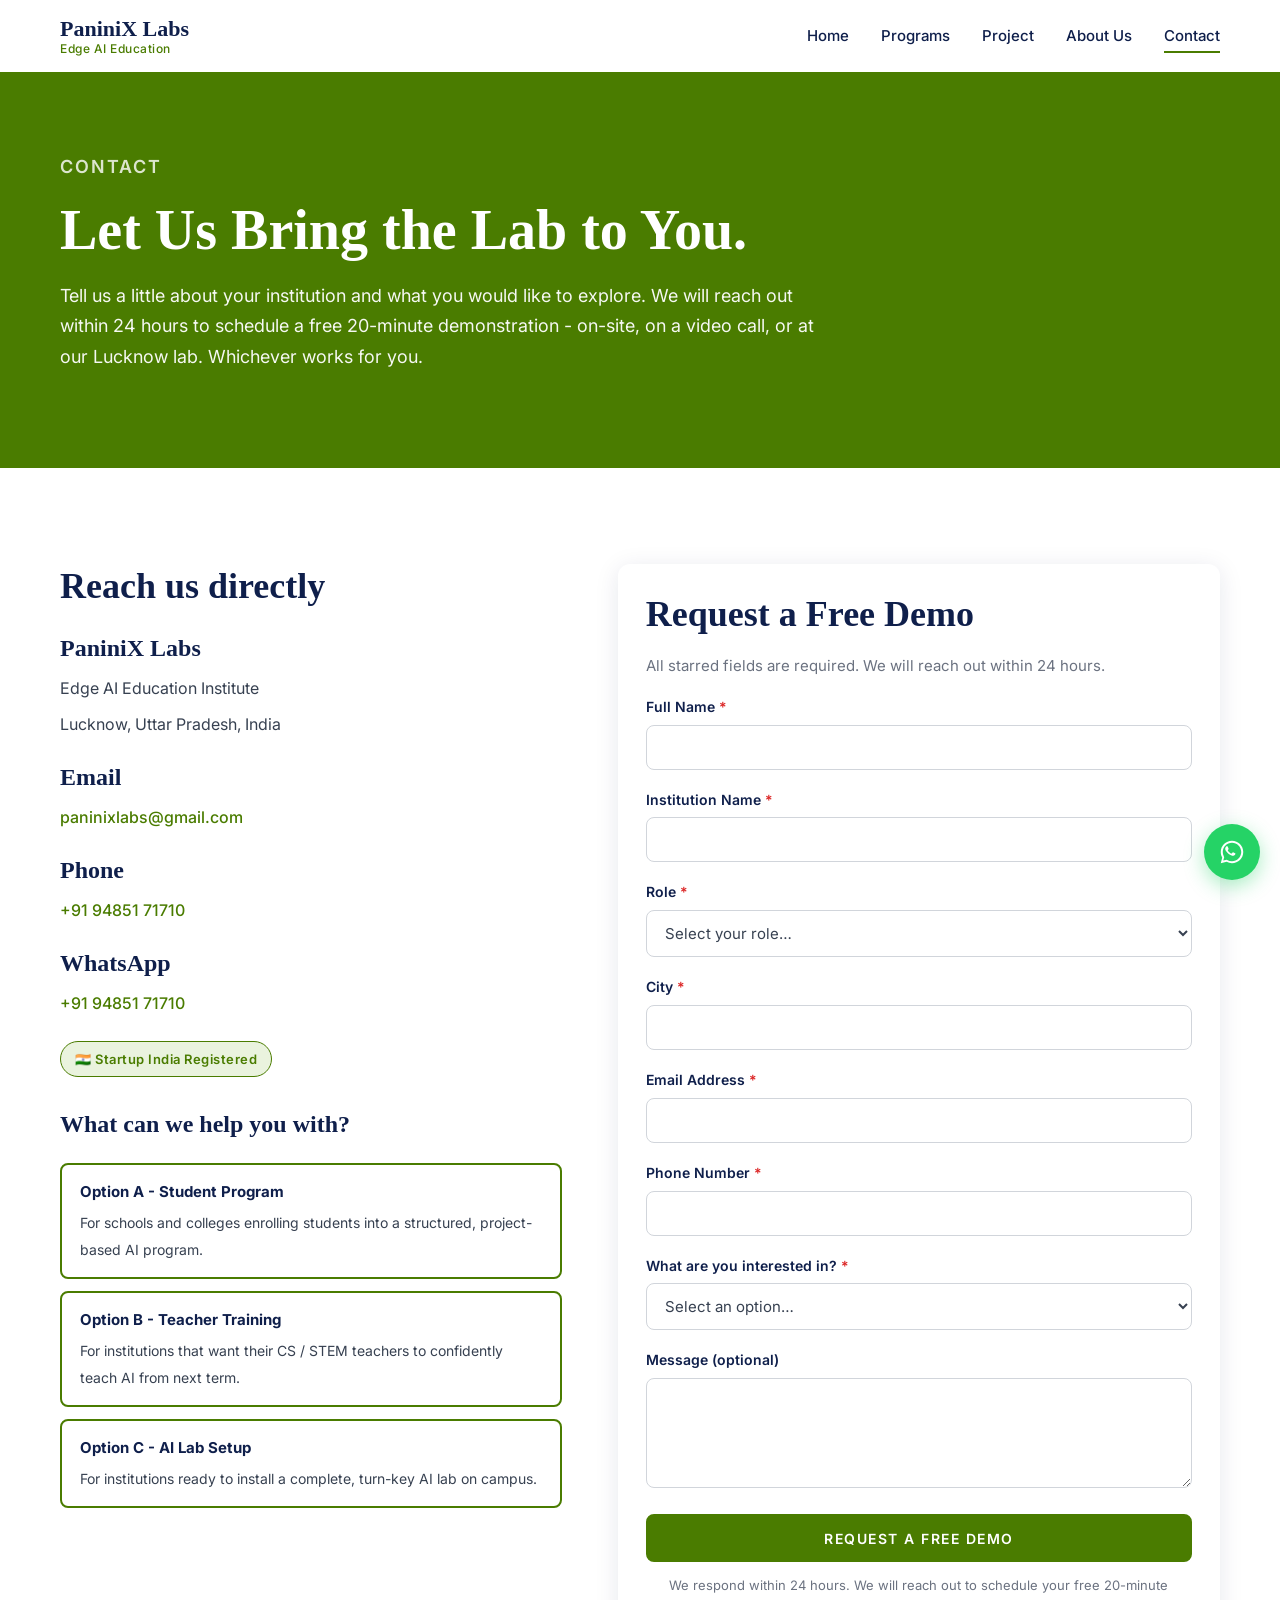
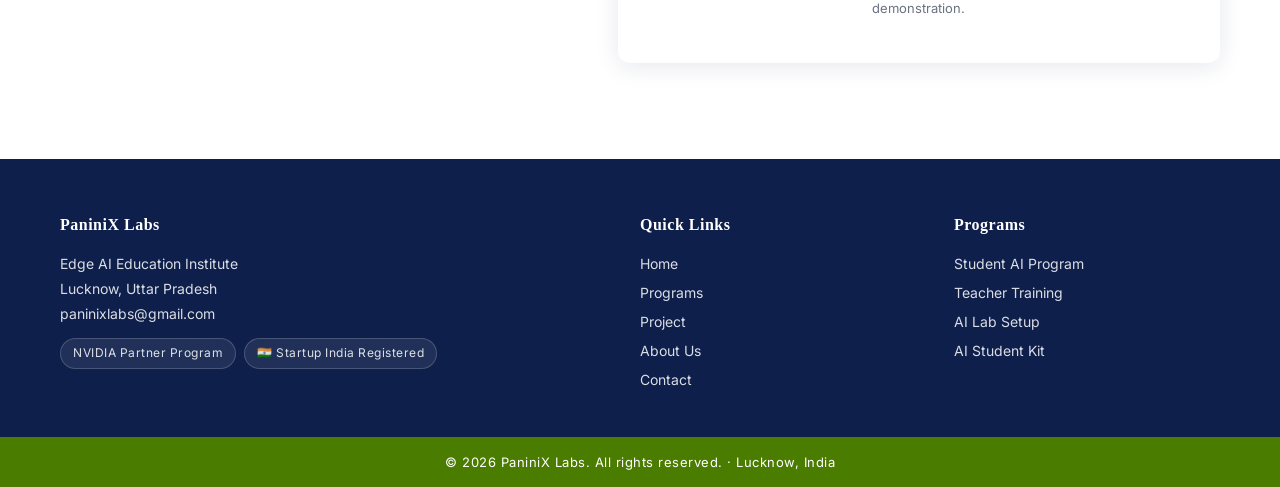
==== contact.html @ 0c682a93 "PaniniXlabs site Co-Authored-By: Claude Opus 4.7 (1M context) <noreply@anthropic.com>" ====
<!DOCTYPE html>
<html lang="en">
<head>
<meta charset="UTF-8">
<meta name="viewport" content="width=device-width, initial-scale=1.0">
<title>Contact - PaniniX Labs</title>
<meta name="description" content="Book a free 20-minute demo with PaniniX Labs. Reach us for student programs, teacher training, AI lab setup, or the AI Student Kit.">
<meta property="og:title" content="Contact - PaniniX Labs">
<meta property="og:description" content="Real AI. Real hardware. Real outcomes.">
<meta property="og:type" content="website">
<link rel="preconnect" href="https://fonts.googleapis.com">
<link rel="preconnect" href="https://fonts.gstatic.com" crossorigin>
<link href="https://fonts.googleapis.com/css2?family=Inter:wght@400;500;600;700&display=swap" rel="stylesheet">
<link rel="stylesheet" href="style.css">

<!-- GA4: replace G-XXXXXXXX with your Measurement ID -->
<script async src="https://www.googletagmanager.com/gtag/js?id=G-XXXXXXXX"></script>
<script>
  window.dataLayer = window.dataLayer || [];
  function gtag(){dataLayer.push(arguments);}
  gtag('js', new Date());
  gtag('config', 'G-XXXXXXXX');
</script>
</head>
<body>

<!-- ===== Nav ===== -->
<header class="nav">
  <div class="container nav-inner">
    <a href="index.html" class="logo" aria-label="PaniniX Labs home">
      <span class="logo-mark">PaniniX Labs</span>
      <span class="logo-tag">Edge AI Education</span>
    </a>
    <nav aria-label="Primary">
      <ul class="nav-links">
        <li><a href="index.html">Home</a></li>
        <li><a href="programs.html">Programs</a></li>
        <li><a href="index.html#projects">Project</a></li>
        <li><a href="about.html">About Us</a></li>
        <li><a href="contact.html" class="active">Contact</a></li>
      </ul>
    </nav>
    <button class="nav-toggle" aria-label="Open menu" aria-expanded="false" aria-controls="mobile-drawer">
      <span></span><span></span><span></span>
    </button>
  </div>
  <div class="nav-drawer" id="mobile-drawer">
    <ul>
      <li><a href="index.html">Home</a></li>
      <li><a href="programs.html">Programs</a></li>
      <li><a href="index.html#projects">Project</a></li>
      <li><a href="about.html">About Us</a></li>
      <li><a href="contact.html" class="active">Contact</a></li>
    </ul>
  </div>
</header>

<main>

  <!-- ===== Page header ===== -->
  <section class="page-header">
    <div class="container">
      <p class="eyebrow" style="color:rgba(255,255,255,0.85);">Contact</p>
      <h1>Let Us Bring the Lab to You.</h1>
      <p>Tell us a little about your institution and what you would like to explore. We will reach out within 24 hours to schedule a free 20-minute demonstration - on-site, on a video call, or at our Lucknow lab. Whichever works for you.</p>
    </div>
  </section>

  <section>
    <div class="container">
      <div class="contact-grid">

        <!-- ===== Left: Contact details ===== -->
        <div class="contact-info reveal">
          <h2>Reach us directly</h2>

          <h3 style="margin-top:24px;">PaniniX Labs</h3>
          <p class="address">Edge AI Education Institute</p>
          <p class="address">Lucknow, Uttar Pradesh, India</p>

          <h3 style="margin-top:24px;">Email</h3>
          <p><a href="mailto:paninixlabs@gmail.com">paninixlabs@gmail.com</a></p>

          <h3 style="margin-top:24px;">Phone</h3>
          <p><a href="tel:+919485171710">+91 94851 71710</a></p>

          <h3 style="margin-top:24px;">WhatsApp</h3>
          <p><a href="https://wa.me/919485171710?text=Hello%2C%20I%20am%20interested%20in%20PaniniX%20Labs%20programs.%20Can%20we%20schedule%20a%20demo%3F" target="_blank" rel="noopener">+91 94851 71710</a></p>

          <span class="badge">🇮🇳 Startup India Registered</span>

          <h3 style="margin-top:8px;">What can we help you with?</h3>
          <div class="interest-cards">
            <div class="interest-card">
              <strong>Option A - Student Program</strong>
              <span>For schools and colleges enrolling students into a structured, project-based AI program.</span>
            </div>
            <div class="interest-card">
              <strong>Option B - Teacher Training</strong>
              <span>For institutions that want their CS / STEM teachers to confidently teach AI from next term.</span>
            </div>
            <div class="interest-card">
              <strong>Option C - AI Lab Setup</strong>
              <span>For institutions ready to install a complete, turn-key AI lab on campus.</span>
            </div>
          </div>
        </div>

        <!-- ===== Right: Form ===== -->
        <div>
          <div class="form-card reveal">
            <h2 style="margin-top:0;">Request a Free Demo</h2>
            <p style="color:var(--grey-500); font-size:15px;">All starred fields are required. We will reach out within 24 hours.</p>

            <div class="form-success" id="form-success" role="status" aria-live="polite">
              <strong>Thank you.</strong><br>
              We will reach out within 24 hours to schedule your free 20-minute demonstration.
            </div>

            <form id="enquiry-form" action="https://formspree.io/f/mgorgeoj" method="POST" novalidate>
              <div class="form-row">
                <label for="name">Full Name <span class="req">*</span></label>
                <input type="text" id="name" name="name" required>
                <p class="err">Please enter your full name.</p>
              </div>

              <div class="form-row">
                <label for="institution">Institution Name <span class="req">*</span></label>
                <input type="text" id="institution" name="institution" required>
                <p class="err">Please enter your institution name.</p>
              </div>

              <div class="form-row">
                <label for="role">Role <span class="req">*</span></label>
                <select id="role" name="role" required>
                  <option value="">Select your role…</option>
                  <option>Principal</option>
                  <option>HOD</option>
                  <option>Teacher</option>
                  <option>Other</option>
                </select>
                <p class="err">Please select your role.</p>
              </div>

              <div class="form-row">
                <label for="city">City <span class="req">*</span></label>
                <input type="text" id="city" name="city" required>
                <p class="err">Please enter your city.</p>
              </div>

              <div class="form-row">
                <label for="email">Email Address <span class="req">*</span></label>
                <input type="email" id="email" name="email" required>
                <p class="err">Please enter a valid email address.</p>
              </div>

              <div class="form-row">
                <label for="phone">Phone Number <span class="req">*</span></label>
                <input type="tel" id="phone" name="phone" required inputmode="numeric" autocomplete="tel">
                <p class="err">Please enter a valid phone number (at least 10 digits).</p>
              </div>

              <div class="form-row">
                <label for="interest">What are you interested in? <span class="req">*</span></label>
                <select id="interest" name="interest" required>
                  <option value="">Select an option…</option>
                  <option>Student Program</option>
                  <option>Teacher Training</option>
                  <option>AI Lab Setup</option>
                  <option>AI Kit</option>
                  <option>General Enquiry</option>
                </select>
                <p class="err">Please select what interests you.</p>
              </div>

              <div class="form-row">
                <label for="message">Message (optional)</label>
                <textarea id="message" name="message" rows="4"></textarea>
              </div>

              <button type="submit" class="btn btn-primary btn-block">Request a Free Demo</button>
              <p class="form-note">We respond within 24 hours. We will reach out to schedule your free 20-minute demonstration.</p>
            </form>
          </div>
        </div>

      </div>
    </div>
  </section>

</main>

<!-- ===== Footer ===== -->
<footer class="footer">
  <div class="container footer-grid">
    <div>
      <h4>PaniniX Labs</h4>
      <p>Edge AI Education Institute</p>
      <p>Lucknow, Uttar Pradesh</p>
      <p><a href="mailto:paninixlabs@gmail.com">paninixlabs@gmail.com</a></p>
      <div class="footer-badges">
        <span class="pill">NVIDIA Partner Program</span>
        <span class="pill">🇮🇳 Startup India Registered</span>
      </div>
    </div>
    <div>
      <h4>Quick Links</h4>
      <ul>
        <li><a href="index.html">Home</a></li>
        <li><a href="programs.html">Programs</a></li>
        <li><a href="index.html#projects">Project</a></li>
        <li><a href="about.html">About Us</a></li>
        <li><a href="contact.html">Contact</a></li>
      </ul>
    </div>
    <div>
      <h4>Programs</h4>
      <ul>
        <li><a href="programs.html#student">Student AI Program</a></li>
        <li><a href="programs.html#teacher">Teacher Training</a></li>
        <li><a href="programs.html#lab">AI Lab Setup</a></li>
        <li><a href="programs.html#kit">AI Student Kit</a></li>
      </ul>
    </div>
  </div>
  <div class="footer-bottom">
    © <span data-year>2026</span> PaniniX Labs. All rights reserved. · Lucknow, India
  </div>
</footer>

<!-- ===== WhatsApp floating ===== -->
<a class="wa-float" href="https://wa.me/919485171710?text=Hello%2C%20I%20am%20interested%20in%20PaniniX%20Labs%20programs.%20Can%20we%20schedule%20a%20demo%3F" target="_blank" rel="noopener" aria-label="Chat on WhatsApp">
  <svg viewBox="0 0 32 32" aria-hidden="true"><path d="M19.11 17.21c-.27-.13-1.59-.79-1.84-.88-.25-.09-.43-.13-.61.13-.18.27-.7.88-.86 1.06-.16.18-.32.2-.59.07-.27-.13-1.13-.42-2.16-1.34-.8-.71-1.34-1.59-1.49-1.86-.16-.27-.02-.41.12-.54.12-.12.27-.32.4-.48.13-.16.18-.27.27-.45.09-.18.04-.34-.02-.48-.07-.13-.6-1.45-.83-1.99-.22-.52-.44-.45-.6-.46l-.51-.01c-.18 0-.47.07-.71.34-.25.27-.93.91-.93 2.22 0 1.31.96 2.58 1.09 2.76.13.18 1.88 2.87 4.55 4.02.64.27 1.13.43 1.52.55.64.2 1.22.18 1.68.11.51-.08 1.59-.65 1.81-1.27.22-.62.22-1.16.16-1.27-.07-.11-.25-.18-.52-.31zM16 4C9.37 4 4 9.37 4 16c0 2.11.55 4.13 1.6 5.93L4 28l6.27-1.55A11.93 11.93 0 0016 28c6.63 0 12-5.37 12-12S22.63 4 16 4zm0 21.85c-1.86 0-3.65-.49-5.22-1.42l-.37-.22-3.72.92.99-3.62-.24-.37A9.83 9.83 0 016.15 16C6.15 10.57 10.57 6.15 16 6.15S25.85 10.57 25.85 16 21.43 25.85 16 25.85z"/></svg>
  <span class="wa-tooltip">Chat with us</span>
</a>

<script src="main.js"></script>
</body>
</html>
---- style.css ----
/* =========================================================
   PaniniX Labs - Stylesheet
   Mobile-first. Breakpoints: 375 / 768 / 1280
   ========================================================= */

/* ---------- Tokens ---------- */
:root {
  --green: #4A7C00;
  --green-dark: #3A6300;
  --green-light: #EAF3DE;
  --navy: #0F1F4B;
  --white: #FFFFFF;
  --amber: #B45309;
  --amber-bg: #FFFBEB;
  --red-bg: #FEF2F2;
  --red-text: #DC2626;
  --grey-50: #F9FAFB;
  --grey-100: #F3F4F6;
  --grey-200: #E5E7EB;
  --grey-300: #D1D5DB;
  --grey-500: #6B7280;
  --grey-700: #374151;
  --whatsapp: #25D366;

  --body-font: 'Inter', system-ui, -apple-system, Segoe UI, Roboto, sans-serif;
  --heading-font: Georgia, 'Times New Roman', serif;

  --radius: 12px;
  --radius-sm: 8px;
  --shadow: 0 4px 24px rgba(15, 31, 75, 0.10);
  --shadow-lg: 0 12px 36px rgba(15, 31, 75, 0.16);

  --container: 1200px;
  --nav-h: 72px;
}

/* ---------- Reset ---------- */
*, *::before, *::after { box-sizing: border-box; }
html { scroll-behavior: smooth; }
body {
  margin: 0;
  font-family: var(--body-font);
  font-size: 16px;
  line-height: 1.7;
  color: var(--grey-700);
  background: var(--white);
  -webkit-font-smoothing: antialiased;
}
img, svg { max-width: 100%; display: block; }
a { color: var(--green); text-decoration: none; }
a:hover { color: var(--green-dark); }

/* ---------- Typography ---------- */
h1, h2, h3, h4 {
  font-family: var(--heading-font);
  color: var(--navy);
  line-height: 1.25;
  margin: 0 0 16px;
}
h1 { font-size: 36px; }
h2 { font-size: 28px; }
h3 { font-size: 22px; }
h4 { font-size: 18px; }
p  { margin: 0 0 16px; }

@media (min-width: 768px) {
  h1 { font-size: 48px; }
  h2 { font-size: 36px; }
  h3 { font-size: 24px; }
}
@media (min-width: 1280px) {
  h1 { font-size: 56px; }
}

.eyebrow {
  font-family: var(--body-font);
  text-transform: uppercase;
  letter-spacing: 2px;
  font-size: 13px;
  font-weight: 600;
  color: var(--green);
  margin: 0 0 12px;
}

/* ---------- Layout ---------- */
.container {
  width: 100%;
  max-width: var(--container);
  margin: 0 auto;
  padding: 0 20px;
}
section { padding: 64px 0; }
@media (min-width: 768px) { section { padding: 96px 0; } }

.section-head { max-width: 760px; margin-bottom: 40px; }
.section-head.center { margin-left: auto; margin-right: auto; text-align: center; }

/* ---------- Buttons ---------- */
.btn {
  display: inline-flex;
  align-items: center;
  justify-content: center;
  height: 48px;
  padding: 0 24px;
  font-family: var(--body-font);
  font-size: 14px;
  font-weight: 600;
  text-transform: uppercase;
  letter-spacing: 1.5px;
  border-radius: var(--radius-sm);
  border: 2px solid transparent;
  cursor: pointer;
  transition: all 0.15s ease;
  text-align: center;
  white-space: nowrap;
}
.btn-primary {
  background: var(--green);
  color: var(--white);
  border-color: var(--green);
}
.btn-primary:hover {
  background: var(--green-dark);
  border-color: var(--green-dark);
  color: var(--white);
  transform: translateY(-1px);
}
.btn-secondary {
  background: transparent;
  color: var(--green);
  border-color: var(--green);
}
.btn-secondary:hover {
  background: var(--green);
  color: var(--white);
}
.btn-white {
  background: var(--white);
  color: var(--green);
  border-color: var(--white);
}
.btn-white:hover { background: var(--green-light); color: var(--green-dark); }
.btn-white-outline {
  background: transparent;
  color: var(--white);
  border-color: var(--white);
}
.btn-white-outline:hover { background: var(--white); color: var(--green); }
.btn-block { width: 100%; }

/* ---------- Navigation ---------- */
.nav {
  position: fixed;
  top: 0; left: 0; right: 0;
  height: var(--nav-h);
  background: var(--white);
  z-index: 100;
  transition: box-shadow 0.2s ease;
}
.nav.scrolled { box-shadow: 0 2px 12px rgba(15,31,75,0.08); }
.nav-inner {
  display: flex; align-items: center; justify-content: space-between;
  height: 100%;
}
.logo { display: flex; flex-direction: column; line-height: 1.1; }
.logo-mark {
  font-family: var(--heading-font);
  font-weight: 700;
  font-size: 22px;
  color: var(--navy);
}
.logo-tag {
  font-size: 12px;
  color: var(--green);
  letter-spacing: 0.5px;
  font-weight: 500;
}
.nav-links {
  display: none;
  list-style: none;
  margin: 0; padding: 0;
  gap: 32px;
}
.nav-links a {
  font-size: 15px;
  font-weight: 500;
  color: var(--navy);
  padding: 6px 0;
  position: relative;
}
.nav-links a:hover { color: var(--green); }
.nav-links a.active::after {
  content: "";
  position: absolute;
  bottom: -2px; left: 0; right: 0;
  height: 2px;
  background: var(--green);
}
.nav-toggle {
  display: flex;
  flex-direction: column;
  justify-content: center;
  gap: 5px;
  width: 40px; height: 40px;
  background: transparent;
  border: 0;
  cursor: pointer;
}
.nav-toggle span {
  height: 2px;
  background: var(--navy);
  border-radius: 2px;
  transition: transform 0.2s ease, opacity 0.2s ease;
}
.nav-toggle[aria-expanded="true"] span:nth-child(1) { transform: translateY(7px) rotate(45deg); }
.nav-toggle[aria-expanded="true"] span:nth-child(2) { opacity: 0; }
.nav-toggle[aria-expanded="true"] span:nth-child(3) { transform: translateY(-7px) rotate(-45deg); }

.nav-drawer {
  position: fixed;
  top: var(--nav-h); left: 0; right: 0;
  background: var(--white);
  border-top: 1px solid var(--grey-200);
  max-height: 0;
  overflow: hidden;
  transition: max-height 0.3s ease;
}
.nav-drawer.open { max-height: 400px; box-shadow: 0 8px 24px rgba(15,31,75,0.10); }
.nav-drawer ul {
  list-style: none;
  margin: 0; padding: 16px 20px;
  display: flex; flex-direction: column; gap: 4px;
}
.nav-drawer a {
  display: block;
  padding: 12px 8px;
  font-size: 16px;
  color: var(--navy);
  font-weight: 500;
  border-radius: var(--radius-sm);
}
.nav-drawer a.active { color: var(--green); background: var(--green-light); }

@media (min-width: 768px) {
  .nav-links { display: flex; }
  .nav-toggle { display: none; }
  .nav-drawer { display: none; }
}

/* push content below fixed nav */
main { padding-top: var(--nav-h); }

/* ---------- Hero (home) ---------- */
.hero {
  display: grid;
  grid-template-columns: 1fr;
}
.hero-left {
  background: var(--green);
  color: var(--white);
  padding: 64px 24px;
}
.hero-left h1 { color: var(--white); font-size: 36px; }
.hero-sub {
  font-family: var(--heading-font);
  font-size: 22px;
  margin: 0 0 20px;
  font-style: italic;
  opacity: 0.95;
}
.hero-body { font-size: 18px; max-width: 520px; margin-bottom: 28px; opacity: 0.95; }
.hero-cta { display: flex; flex-direction: column; gap: 16px; max-width: 320px; }

.hero-right {
  background: var(--white);
  padding: 48px 24px;
  display: flex;
  flex-direction: column;
  gap: 24px;
  justify-content: center;
}
.quote-card {
  padding: 24px 24px 24px 28px;
  border-radius: var(--radius);
  box-shadow: var(--shadow);
}
.quote-card.green {
  background: var(--green-light);
  border-left: 5px solid var(--green);
}
.quote-card.navy {
  background: #F4F6FB;
  border-left: 5px solid var(--navy);
}
.quote-text {
  font-family: var(--heading-font);
  font-style: italic;
  font-size: 18px;
  color: var(--navy);
  line-height: 1.5;
  margin: 0 0 12px;
}
.quote-author {
  font-size: 12px;
  letter-spacing: 1.5px;
  text-transform: uppercase;
  color: var(--grey-500);
  font-weight: 600;
}

@media (min-width: 768px) {
  .hero { grid-template-columns: 1fr 1fr; }
  .hero-left { padding: 96px 56px; }
  .hero-left h1 { font-size: 48px; }
  .hero-sub { font-size: 24px; }
  .hero-right { padding: 96px 56px; }
  .hero-cta { flex-direction: row; max-width: none; }
}
@media (min-width: 1280px) {
  .hero-left h1 { font-size: 56px; }
}

/* ---------- Credential strip ---------- */
.cred-strip {
  background: var(--grey-50);
  border-top: 1px solid var(--grey-200);
  border-bottom: 1px solid var(--grey-200);
  padding: 16px 0;
  font-size: 14px;
  color: var(--grey-700);
}
.cred-strip-inner {
  display: flex;
  flex-wrap: wrap;
  gap: 8px 16px;
  align-items: center;
  justify-content: center;
  text-align: center;
}
.cred-strip span { display: inline-flex; align-items: center; }
.cred-strip .sep { color: var(--grey-300); }

/* ---------- Page header (sub-pages) ---------- */
.page-header {
  background: var(--green);
  color: var(--white);
  padding: 80px 0;
  text-align: left;
}
.page-header h1 { color: var(--white); }
.page-header p { font-size: 18px; max-width: 760px; opacity: 0.95; }

/* ---------- Cards (generic) ---------- */
.card {
  background: var(--white);
  border-radius: var(--radius);
  box-shadow: var(--shadow);
  padding: 28px;
  transition: transform 0.2s ease, box-shadow 0.2s ease;
}
.card:hover { transform: translateY(-4px); box-shadow: var(--shadow-lg); }

/* ---------- Problem section ---------- */
.problem .stat-cards {
  display: grid;
  grid-template-columns: 1fr;
  gap: 20px;
  margin: 32px 0 48px;
}
.stat-card {
  background: var(--red-bg);
  border-radius: var(--radius);
  padding: 28px;
  text-align: left;
}
.stat-num {
  font-family: var(--heading-font);
  color: var(--red-text);
  font-size: 48px;
  font-weight: 700;
  line-height: 1;
  margin-bottom: 12px;
}
.stat-label { font-size: 16px; color: var(--grey-700); margin: 0 0 4px; font-weight: 500; }
.stat-source { font-size: 13px; color: var(--grey-500); margin: 0; }

@media (min-width: 768px) {
  .problem .stat-cards { grid-template-columns: repeat(3, 1fr); }
}

.compare {
  display: grid;
  grid-template-columns: 1fr;
  gap: 20px;
  margin-top: 24px;
}
.compare-col {
  border-radius: var(--radius);
  overflow: hidden;
  box-shadow: var(--shadow);
  background: var(--white);
}
.compare-head {
  padding: 16px 20px;
  color: var(--white);
  font-family: var(--heading-font);
  font-size: 18px;
  font-weight: 700;
}
.compare-col.bad .compare-head { background: var(--red-text); }
.compare-col.good .compare-head { background: var(--green); }
.compare-body { padding: 20px 24px; }
.compare-body ul { margin: 0; padding-left: 20px; }
.compare-body li { margin-bottom: 10px; }
@media (min-width: 768px) {
  .compare { grid-template-columns: 1fr 1fr; }
}

/* ---------- Global Race ---------- */
.race { background: var(--green-light); }
.race-grid {
  display: grid;
  grid-template-columns: 1fr;
  gap: 20px;
}
.race-card {
  background: var(--white);
  border-radius: var(--radius);
  padding: 28px;
  border-top: 5px solid var(--green);
  box-shadow: var(--shadow);
}
.race-card.usa { border-top-color: var(--navy); }
.race-card.india {
  background: var(--amber-bg);
  border: 1px solid #FCD34D;
  border-top: 5px solid var(--amber);
}
.race-card h3 { font-size: 22px; margin-bottom: 16px; }
.race-card.india h3 { color: var(--amber); }
.race-card ul { margin: 0; padding-left: 20px; }
.race-card li { margin-bottom: 10px; font-size: 15px; }
.race-source {
  font-size: 13px;
  color: var(--grey-500);
  margin-top: 24px;
  text-align: center;
}
.pull-quote {
  font-family: var(--heading-font);
  font-style: italic;
  font-size: 22px;
  color: var(--navy);
  text-align: center;
  max-width: 860px;
  margin: 40px auto 0;
  line-height: 1.4;
}
@media (min-width: 768px) {
  .race-grid { grid-template-columns: repeat(3, 1fr); }
  .pull-quote { font-size: 28px; }
}

/* ---------- 4-step flow ---------- */
.flow {
  display: grid;
  grid-template-columns: 1fr;
  gap: 24px;
  margin-top: 32px;
}
.flow-step {
  background: var(--white);
  border-radius: var(--radius);
  padding: 28px;
  box-shadow: var(--shadow);
  position: relative;
}
.flow-num {
  font-family: var(--heading-font);
  font-size: 42px;
  font-weight: 700;
  color: var(--green);
  line-height: 1;
  margin-bottom: 12px;
}
.flow-step h3 { margin-bottom: 8px; }
.flow-step p { margin: 0; font-size: 15px; }
@media (min-width: 768px) {
  .flow { grid-template-columns: repeat(4, 1fr); gap: 32px; }
  .flow-step::after {
    content: "→";
    position: absolute;
    right: -24px; top: 36px;
    font-size: 24px;
    color: var(--green);
    font-weight: 700;
  }
  .flow-step:last-child::after { display: none; }
}

/* ---------- Programs preview ---------- */
.programs-preview { background: var(--green-light); }
.prog-grid {
  display: grid;
  grid-template-columns: 1fr;
  gap: 24px;
  margin-top: 32px;
}
.prog-card {
  background: var(--white);
  border-radius: var(--radius);
  overflow: hidden;
  box-shadow: var(--shadow);
  display: flex;
  flex-direction: column;
}
.prog-card-head {
  padding: 16px 24px;
  color: var(--white);
  font-family: var(--heading-font);
  font-size: 20px;
  font-weight: 700;
}
.prog-card-head.green { background: var(--green); }
.prog-card-head.navy { background: var(--navy); }
.prog-card-body { padding: 24px; flex: 1; display: flex; flex-direction: column; }
.prog-card-body p { flex: 1; }
.learn-more {
  font-weight: 600;
  font-size: 14px;
  text-transform: uppercase;
  letter-spacing: 1px;
  display: inline-flex;
  align-items: center;
  gap: 6px;
  margin-top: 12px;
}
.learn-more:hover { gap: 10px; transition: gap 0.2s ease; }
@media (min-width: 768px) {
  .prog-grid { grid-template-columns: repeat(3, 1fr); }
}

/* ---------- CTA Banner ---------- */
.cta-banner {
  background: var(--navy);
  color: var(--white);
  padding: 56px 0;
}
.cta-inner {
  display: grid;
  grid-template-columns: 1fr;
  gap: 24px;
  align-items: center;
}
.cta-inner h2 {
  color: var(--white);
  font-size: 28px;
  margin: 0;
}
@media (min-width: 768px) {
  .cta-inner { grid-template-columns: 2fr 1fr; gap: 40px; }
  .cta-inner h2 { font-size: 32px; }
}

/* ---------- Programs page ---------- */
.program-section { padding: 80px 0; }
.program-section.alt { background: var(--green-light); }
.program-section.dark { background: var(--navy); color: rgba(255,255,255,0.92); }
.program-section.dark h2,
.program-section.dark h3 { color: var(--white); }
.program-section.dark p { color: rgba(255,255,255,0.85); }

.program-section.accent .container > h2 {
  border-left: 5px solid var(--green);
  padding-left: 20px;
}

.detail-table {
  width: 100%;
  border-collapse: collapse;
  margin: 28px 0;
  background: var(--white);
  border-radius: var(--radius);
  overflow: hidden;
  box-shadow: var(--shadow);
}
.detail-table th, .detail-table td {
  padding: 14px 18px;
  text-align: left;
  border-bottom: 1px solid var(--grey-200);
  font-size: 15px;
  vertical-align: top;
}
.detail-table tr:nth-child(even) { background: var(--grey-50); }
.detail-table tr:last-child th, .detail-table tr:last-child td { border-bottom: 0; }
.detail-table th {
  width: 32%;
  color: var(--navy);
  font-weight: 600;
  background: var(--green-light);
}
.program-section.dark .detail-table { background: rgba(255,255,255,0.06); }
.program-section.dark .detail-table th {
  background: rgba(74,124,0,0.4);
  color: var(--white);
}
.program-section.dark .detail-table td { color: rgba(255,255,255,0.9); border-color: rgba(255,255,255,0.1); }
.program-section.dark .detail-table tr:nth-child(even) { background: rgba(255,255,255,0.04); }

.callout {
  background: var(--green-light);
  border-left: 5px solid var(--green);
  padding: 20px 24px;
  border-radius: var(--radius-sm);
  font-weight: 500;
  color: var(--navy);
  margin: 24px 0;
}
.program-section.alt .callout { background: var(--white); }
.program-section.dark .callout {
  background: rgba(255,255,255,0.08);
  color: var(--white);
  border-left-color: var(--green);
}

/* Workshop timeline */
.timeline {
  display: grid;
  grid-template-columns: 1fr;
  gap: 16px;
  margin: 28px 0;
}
.timeline-step {
  background: var(--white);
  border-radius: var(--radius);
  padding: 20px 24px;
  border-left: 4px solid var(--green);
  box-shadow: var(--shadow);
}
.timeline-day {
  font-family: var(--heading-font);
  color: var(--green);
  font-size: 14px;
  font-weight: 700;
  letter-spacing: 1px;
  text-transform: uppercase;
  margin-bottom: 4px;
}
.timeline-step h4 { margin: 0 0 6px; }
.timeline-step p { margin: 0; font-size: 15px; }
@media (min-width: 1280px) {
  .timeline { grid-template-columns: repeat(5, 1fr); }
}

/* Lab inclusion list */
.icon-list {
  display: grid;
  grid-template-columns: 1fr;
  gap: 12px;
  margin: 24px 0;
  list-style: none;
  padding: 0;
}
.icon-list li {
  display: flex;
  gap: 12px;
  align-items: flex-start;
  padding: 14px 16px;
  background: var(--green-light);
  border-radius: var(--radius-sm);
}
.icon-list svg { flex-shrink: 0; margin-top: 2px; }
@media (min-width: 768px) {
  .icon-list { grid-template-columns: 1fr 1fr; }
}

/* Kit cards (dark variant) */
.kit-grid {
  display: grid;
  grid-template-columns: 1fr;
  gap: 20px;
  margin: 28px 0;
}
.kit-card {
  background: rgba(255,255,255,0.06);
  border: 1px solid rgba(255,255,255,0.12);
  border-radius: var(--radius);
  padding: 24px;
}
.kit-card h4 { color: var(--white); margin-bottom: 8px; }
.kit-card p { margin: 0; color: rgba(255,255,255,0.85); font-size: 15px; }
@media (min-width: 768px) { .kit-grid { grid-template-columns: repeat(3, 1fr); } }

/* ---------- About page ---------- */
.lab-photo {
  margin: 0;
  width: 100%;
  background: var(--grey-100);
  overflow: hidden;
}
.lab-photo img {
  width: 100%;
  height: 320px;
  object-fit: cover;
  object-position: center;
  display: block;
}
@media (min-width: 768px) { .lab-photo img { height: 460px; } }
@media (min-width: 1280px) { .lab-photo img { height: 520px; } }
.story { background: var(--white); }
.story-inner { max-width: 800px; margin: 0 auto; }
.story-inner p { font-size: 17px; margin-bottom: 24px; }

.creds { background: var(--green-light); }
.creds-grid {
  display: grid;
  grid-template-columns: 1fr 1fr;
  gap: 20px;
  margin-top: 32px;
}
.cred-card {
  background: var(--white);
  border-radius: var(--radius);
  padding: 28px 20px;
  text-align: center;
  box-shadow: var(--shadow);
}
.cred-num {
  font-family: var(--heading-font);
  font-size: 42px;
  font-weight: 700;
  color: var(--green);
  line-height: 1;
  margin-bottom: 8px;
}
.cred-card p { margin: 0; font-size: 15px; color: var(--grey-700); }
@media (min-width: 768px) {
  .creds-grid { grid-template-columns: repeat(4, 1fr); }
  .cred-num { font-size: 56px; }
}

.beliefs ul {
  list-style: none;
  padding: 0;
  margin: 32px 0 0;
  max-width: 860px;
}
.beliefs li {
  border-left: 4px solid var(--green);
  padding: 8px 24px;
  margin-bottom: 20px;
  line-height: 1.8;
  font-size: 17px;
  color: var(--grey-700);
}

.mission-banner {
  background: var(--navy);
  color: var(--white);
  padding: 80px 0;
  text-align: center;
}
.mission-banner h2 {
  color: var(--white);
  font-size: 28px;
  max-width: 860px;
  margin: 0 auto 16px;
  line-height: 1.4;
}
.mission-banner p { color: rgba(255,255,255,0.8); margin: 0; font-size: 15px; letter-spacing: 1px; }
@media (min-width: 768px) {
  .mission-banner h2 { font-size: 40px; }
}

/* ---------- Contact page ---------- */
.contact-grid {
  display: grid;
  grid-template-columns: 1fr;
  gap: 40px;
}
.contact-info h3 { margin-bottom: 12px; }
.contact-info p { margin: 0 0 8px; }
.contact-info .address { color: var(--grey-700); }
.contact-info a { color: var(--green); font-weight: 500; }
.badge {
  display: inline-flex;
  align-items: center;
  gap: 8px;
  background: var(--green-light);
  color: var(--green);
  border: 1px solid var(--green);
  padding: 6px 14px;
  border-radius: 999px;
  font-size: 13px;
  font-weight: 600;
  letter-spacing: 0.5px;
  margin: 16px 0 24px;
}
.interest-cards {
  display: grid;
  grid-template-columns: 1fr;
  gap: 12px;
  margin-top: 24px;
}
.interest-card {
  border: 2px solid var(--green);
  border-radius: var(--radius-sm);
  padding: 14px 18px;
  background: var(--white);
}
.interest-card strong { color: var(--navy); display: block; margin-bottom: 4px; font-size: 15px; }
.interest-card span { font-size: 14px; color: var(--grey-700); }

.form-card {
  background: var(--white);
  border-radius: var(--radius);
  box-shadow: var(--shadow);
  padding: 28px;
}
.form-row { margin-bottom: 18px; }
.form-row label {
  display: block;
  font-size: 14px;
  font-weight: 600;
  color: var(--navy);
  margin-bottom: 6px;
}
.form-row label .req { color: var(--red-text); }
.form-row input,
.form-row select,
.form-row textarea {
  width: 100%;
  border: 1px solid var(--grey-300);
  border-radius: var(--radius-sm);
  padding: 12px 14px;
  font-size: 15px;
  font-family: var(--body-font);
  color: var(--grey-700);
  background: var(--white);
  transition: border-color 0.15s ease, box-shadow 0.15s ease;
}
.form-row textarea { resize: vertical; min-height: 110px; }
.form-row input:focus,
.form-row select:focus,
.form-row textarea:focus {
  outline: 0;
  border-color: var(--green);
  box-shadow: 0 0 0 3px rgba(74,124,0,0.15);
}
.form-row .err {
  display: none;
  margin-top: 6px;
  color: var(--red-text);
  font-size: 13px;
}
.form-row.invalid input,
.form-row.invalid select,
.form-row.invalid textarea { border-color: var(--red-text); }
.form-row.invalid .err { display: block; }
.form-note {
  font-size: 13px;
  color: var(--grey-500);
  margin-top: 12px;
  text-align: center;
}
.form-success {
  display: none;
  background: var(--green-light);
  border: 1px solid var(--green);
  color: var(--green-dark);
  padding: 20px;
  border-radius: var(--radius);
  text-align: center;
  font-weight: 500;
}
.form-success.show { display: block; }
.form-success.show + form { display: none; }

@media (min-width: 768px) {
  .contact-grid { grid-template-columns: 1fr 1.2fr; gap: 56px; }
}

/* ---------- Footer ---------- */
.footer {
  background: var(--navy);
  color: rgba(255,255,255,0.85);
  padding: 56px 0 0;
  margin-top: 0;
}
.footer-grid {
  display: grid;
  grid-template-columns: 1fr;
  gap: 32px;
  padding-bottom: 40px;
}
.footer h4 {
  color: var(--white);
  font-size: 16px;
  margin-bottom: 16px;
  letter-spacing: 0.5px;
}
.footer p, .footer li { font-size: 14px; line-height: 1.8; margin: 0; }
.footer ul { list-style: none; padding: 0; margin: 0; }
.footer ul li { margin-bottom: 4px; }
.footer a { color: rgba(255,255,255,0.85); }
.footer a:hover { color: var(--white); }
.footer-badges {
  display: flex;
  flex-wrap: wrap;
  gap: 8px;
  margin-top: 12px;
}
.pill {
  background: rgba(255,255,255,0.08);
  border: 1px solid rgba(255,255,255,0.18);
  padding: 4px 12px;
  border-radius: 999px;
  font-size: 12px;
  letter-spacing: 0.5px;
}
.footer-bottom {
  background: var(--green);
  color: var(--white);
  padding: 14px 0;
  text-align: center;
  font-size: 13px;
  letter-spacing: 0.5px;
}
@media (min-width: 768px) {
  .footer-grid { grid-template-columns: 2fr 1fr 1fr; gap: 48px; }
}

/* ---------- WhatsApp floating ---------- */
.wa-float {
  position: fixed;
  right: 20px; bottom: 20px;
  width: 56px; height: 56px;
  background: var(--whatsapp);
  border-radius: 50%;
  display: flex;
  align-items: center;
  justify-content: center;
  box-shadow: 0 6px 20px rgba(37,211,102,0.4);
  z-index: 999;
  transition: transform 0.2s ease, box-shadow 0.2s ease;
}
.wa-float:hover {
  transform: scale(1.1);
  box-shadow: 0 10px 28px rgba(37,211,102,0.55);
}
.wa-float svg { width: 30px; height: 30px; fill: var(--white); }
.wa-tooltip {
  position: absolute;
  right: 68px; top: 50%;
  transform: translateY(-50%);
  background: var(--navy);
  color: var(--white);
  padding: 6px 12px;
  border-radius: 6px;
  font-size: 13px;
  white-space: nowrap;
  opacity: 0;
  pointer-events: none;
  transition: opacity 0.2s ease;
}
.wa-float:hover .wa-tooltip { opacity: 1; }

/* ---------- Animations ---------- */
.reveal {
  opacity: 0;
  transform: translateY(16px);
  transition: opacity 0.5s ease, transform 0.5s ease;
}
.reveal.visible {
  opacity: 1;
  transform: translateY(0);
}
@media (prefers-reduced-motion: reduce) {
  *, *::before, *::after { transition: none !important; animation: none !important; }
  .reveal { opacity: 1; transform: none; }
}

/* =========================================================
   Home Landing — premium edition
   Clean. Substance-led. Inspired by enterprise AI sites.
   ========================================================= */

/* ---- LP Hero (clean, premium serif) ---- */
.lp-hero {
  position: relative;
  background: linear-gradient(180deg, #FBFAF6 0%, #F4F2EA 100%);
  padding: 36px 0 56px;
  overflow: hidden;
  isolation: isolate;
}
.lp-hero::before {
  content: "";
  position: absolute; inset: 0;
  background-image: radial-gradient(circle at 18% 20%, rgba(74,124,0,0.10), transparent 55%),
                    radial-gradient(circle at 90% 10%, rgba(15,31,75,0.08), transparent 55%);
  z-index: -1;
}
.lp-hero-grid {
  display: grid;
  grid-template-columns: 1fr;
  gap: 48px;
  align-items: center;
}
.lp-eyebrow {
  display: inline-flex;
  align-items: center;
  gap: 10px;
  padding: 6px 14px;
  border-radius: 999px;
  background: var(--white);
  border: 1px solid #E0DCC8;
  font-size: 12px;
  letter-spacing: 1.6px;
  text-transform: uppercase;
  color: var(--green-dark);
  font-weight: 600;
  margin-bottom: 18px;
}
.lp-eyebrow::before {
  content: "";
  width: 7px; height: 7px;
  border-radius: 50%;
  background: var(--green);
  box-shadow: 0 0 0 4px rgba(74,124,0,0.15);
}
.lp-headline {
  font-family: var(--heading-font);
  font-weight: 700;
  letter-spacing: -0.02em;
  line-height: 1.05;
  color: var(--navy);
  font-size: clamp(36px, 5.4vw, 62px);
  margin: 0 0 18px;
}
.lp-headline em {
  font-style: italic;
  color: var(--green-dark);
}
.lp-sub {
  font-size: clamp(16px, 1.4vw, 18px);
  color: var(--grey-700);
  max-width: 580px;
  line-height: 1.55;
  margin: 0 0 24px;
}
.lp-cta { display: flex; gap: 14px; flex-wrap: wrap; }
.lp-cta .btn { height: 52px; padding: 0 28px; }
.btn-primary.btn-arrow::after { content: "  →"; }

.lp-trust {
  margin-top: 24px;
  padding-top: 18px;
  border-top: 1px solid #E0DCC8;
  display: flex;
  flex-wrap: wrap;
  gap: 8px 24px;
  font-size: 13px;
  color: var(--grey-700);
  letter-spacing: 0.3px;
}
.lp-trust strong { color: var(--navy); font-weight: 600; }

/* hero photo right side */
.lp-hero-art {
  position: relative;
  border-radius: 20px;
  overflow: hidden;
  box-shadow: 0 20px 60px rgba(15,31,75,0.18);
  aspect-ratio: 3 / 2;
  background: var(--navy);
}
.lp-hero-art img {
  width: 100%; height: 100%; object-fit: cover; display: block;
  transition: transform 0.8s ease;
}
.lp-hero-art:hover img { transform: scale(1.04); }
.lp-hero-art .stat-overlay {
  position: absolute;
  left: 20px; bottom: 20px;
  background: rgba(255,255,255,0.92);
  backdrop-filter: blur(8px);
  -webkit-backdrop-filter: blur(8px);
  padding: 16px 20px;
  border-radius: 14px;
  max-width: 240px;
}
.lp-hero-art .stat-overlay .num {
  font-family: var(--heading-font);
  font-size: 32px;
  color: var(--green-dark);
  font-weight: 700;
  line-height: 1;
  margin-bottom: 4px;
}
.lp-hero-art .stat-overlay p {
  margin: 0;
  font-size: 13px;
  color: var(--grey-700);
  line-height: 1.4;
}
@media (min-width: 1024px) {
  .lp-hero { padding: 48px 0 72px; }
  .lp-hero-grid { grid-template-columns: 1.1fr 1fr; gap: 64px; }
  .lp-hero-art { aspect-ratio: 3 / 2; }
}

/* ---- Banner photo with quote overlay ---- */
.lp-banner {
  position: relative;
  height: 320px;
  background: var(--navy);
  overflow: hidden;
  isolation: isolate;
}
.lp-banner img {
  position: absolute; inset: 0;
  width: 100%; height: 100%; object-fit: cover;
  z-index: -2;
  filter: brightness(0.55) saturate(1.1);
}
.lp-banner::after {
  content: "";
  position: absolute; inset: 0;
  background: linear-gradient(90deg, rgba(15,31,75,0.85) 0%, rgba(15,31,75,0.5) 60%, transparent 100%);
  z-index: -1;
}
.lp-banner-inner {
  height: 100%;
  display: flex;
  align-items: center;
  color: #fff;
}
.lp-banner-quote {
  font-family: var(--heading-font);
  font-style: italic;
  font-size: clamp(22px, 3vw, 36px);
  color: #fff;
  line-height: 1.3;
  max-width: 760px;
  margin: 0 0 12px;
}
.lp-banner-author {
  font-size: 13px;
  letter-spacing: 1.5px;
  text-transform: uppercase;
  color: rgba(255,255,255,0.7);
  font-weight: 600;
}
@media (min-width: 768px) { .lp-banner { height: 420px; } }

/* ---- Section eyebrow + heading ---- */
.lp-section {
  padding: 96px 0;
  scroll-margin-top: calc(var(--nav-h) + 12px);
}
.lp-section.tight { padding: 72px 0; }
.lp-section.alt { background: #FBFAF6; }
.lp-section.cream { background: #F8F6EE; }
.lp-section-head { margin-bottom: 56px; max-width: 760px; }
.lp-section-head.center { margin-left: auto; margin-right: auto; text-align: center; }
.lp-section-eyebrow {
  display: inline-flex;
  align-items: center;
  gap: 12px;
  font-family: var(--body-font);
  text-transform: uppercase;
  letter-spacing: 2.5px;
  font-size: 12px;
  font-weight: 600;
  color: var(--green);
  margin: 0 0 16px;
}
.lp-section-eyebrow::before {
  content: "";
  display: inline-block;
  width: 32px; height: 1.5px;
  background: var(--green);
}
.lp-section-title {
  font-family: var(--heading-font);
  font-weight: 700;
  font-size: clamp(28px, 3.5vw, 44px);
  letter-spacing: -0.01em;
  line-height: 1.15;
  color: var(--navy);
  margin: 0 0 16px;
}
.lp-section-lead {
  font-size: 17px;
  color: var(--grey-700);
  line-height: 1.65;
  margin: 0;
}

/* ---- Industries grid ---- */
.industries-grid {
  display: grid;
  grid-template-columns: repeat(2, 1fr);
  gap: 12px;
}
.industry {
  background: var(--white);
  border: 1px solid var(--grey-200);
  border-radius: 14px;
  padding: 20px 18px;
  display: flex;
  flex-direction: column;
  gap: 10px;
  transition: border-color 0.2s ease, transform 0.2s ease, box-shadow 0.2s ease;
}
.industry:hover {
  border-color: var(--green);
  transform: translateY(-2px);
  box-shadow: 0 6px 20px rgba(74,124,0,0.08);
}
.industry .icon {
  width: 38px; height: 38px;
  border-radius: 10px;
  background: var(--green-light);
  color: var(--green-dark);
  display: flex; align-items: center; justify-content: center;
}
.industry .icon svg { width: 20px; height: 20px; }
.industry h4 {
  font-family: var(--body-font);
  font-size: 14px;
  font-weight: 600;
  color: var(--navy);
  margin: 0;
}
.industry p { font-size: 12px; color: var(--grey-500); margin: 0; line-height: 1.45; }
@media (min-width: 768px) { .industries-grid { grid-template-columns: repeat(4, 1fr); gap: 16px; } }
@media (min-width: 1280px) { .industries-grid { grid-template-columns: repeat(4, 1fr); } }

/* ---- Solutions / Programs (4-up modules) ---- */
.solutions-grid {
  display: grid;
  grid-template-columns: 1fr;
  gap: 16px;
}
.solution {
  background: var(--white);
  border: 1px solid var(--grey-200);
  border-radius: 16px;
  padding: 28px;
  display: flex;
  flex-direction: column;
  gap: 14px;
  position: relative;
  overflow: hidden;
  transition: transform 0.25s ease, box-shadow 0.25s ease, border-color 0.25s ease;
}
.solution::before {
  content: "";
  position: absolute;
  top: 0; left: 0; right: 0;
  height: 3px;
  background: linear-gradient(90deg, var(--green), var(--navy));
  transform: scaleX(0);
  transform-origin: left;
  transition: transform 0.3s ease;
}
.solution:hover {
  transform: translateY(-4px);
  border-color: var(--green);
  box-shadow: 0 12px 32px rgba(15,31,75,0.10);
}
.solution:hover::before { transform: scaleX(1); }
.solution .badge-num {
  font-family: var(--heading-font);
  font-size: 13px;
  font-weight: 700;
  color: var(--green);
  letter-spacing: 1px;
}
.solution .icon-lg {
  width: 52px; height: 52px;
  border-radius: 12px;
  background: var(--green-light);
  color: var(--green-dark);
  display: flex; align-items: center; justify-content: center;
}
.solution .icon-lg svg { width: 26px; height: 26px; }
.solution h3 {
  font-family: var(--heading-font);
  font-size: 22px;
  margin: 0;
  color: var(--navy);
}
.solution p {
  margin: 0;
  font-size: 15px;
  color: var(--grey-700);
  line-height: 1.6;
  flex: 1;
}
.solution .learn {
  display: inline-flex;
  align-items: center;
  gap: 6px;
  font-size: 13px;
  font-weight: 600;
  letter-spacing: 0.5px;
  text-transform: uppercase;
  color: var(--green-dark);
  margin-top: 8px;
}
.solution .learn:hover { gap: 10px; transition: gap 0.2s ease; }
@media (min-width: 768px) { .solutions-grid { grid-template-columns: repeat(2, 1fr); gap: 20px; } }
@media (min-width: 1280px) { .solutions-grid { grid-template-columns: repeat(4, 1fr); } }

/* ---- Process flow upgrade ---- */
.lp-flow {
  display: grid;
  grid-template-columns: 1fr;
  gap: 20px;
  margin-top: 8px;
}
.lp-flow-step {
  background: var(--white);
  border: 1px solid var(--grey-200);
  border-radius: 16px;
  padding: 28px;
  position: relative;
}
.lp-flow-step .step-num {
  font-family: var(--heading-font);
  font-size: 56px;
  line-height: 1;
  font-weight: 700;
  background: linear-gradient(135deg, var(--green) 0%, var(--navy) 100%);
  -webkit-background-clip: text;
  background-clip: text;
  color: transparent;
  margin-bottom: 12px;
}
.lp-flow-step h3 {
  font-size: 20px;
  margin-bottom: 8px;
}
.lp-flow-step p { margin: 0; font-size: 15px; }
@media (min-width: 768px) {
  .lp-flow { grid-template-columns: repeat(4, 1fr); gap: 24px; }
}

/* ---- Cases gallery (what students build) ---- */
.cases-grid {
  display: grid;
  grid-template-columns: 1fr;
  gap: 20px;
}
.case {
  background: var(--white);
  border: 1px solid var(--grey-200);
  border-radius: 18px;
  overflow: hidden;
  display: flex;
  flex-direction: column;
  transition: transform 0.25s ease, box-shadow 0.25s ease;
}
.case:hover { transform: translateY(-4px); box-shadow: 0 14px 32px rgba(15,31,75,0.10); }
.case-art {
  height: 160px;
  display: flex;
  align-items: center;
  justify-content: center;
  position: relative;
  overflow: hidden;
  isolation: isolate;
}
.case-art::before {
  content: "";
  position: absolute; inset: 0;
  background-image:
    radial-gradient(circle at 30% 30%, rgba(255,255,255,0.18), transparent 60%),
    repeating-linear-gradient(45deg, rgba(255,255,255,0.04), rgba(255,255,255,0.04) 12px, transparent 12px, transparent 24px);
  z-index: -1;
}
.case-art svg { width: 56px; height: 56px; color: rgba(255,255,255,0.95); }
.case-art.green { background: linear-gradient(135deg, #4A7C00, #5e9b0a); }
.case-art.navy { background: linear-gradient(135deg, #0F1F4B, #2a3b7d); }
.case-art.amber { background: linear-gradient(135deg, #B45309, #d4790f); }
.case-art.teal { background: linear-gradient(135deg, #0a4d4a, #2a7c78); }
.case-art.dark { background: linear-gradient(135deg, #1a1a2e, #2c2c54); }
.case-art.olive { background: linear-gradient(135deg, #3a4a1a, #6a7d35); }
.case-body { padding: 22px; flex: 1; display: flex; flex-direction: column; }
.case-tag {
  font-size: 11px;
  letter-spacing: 1.5px;
  text-transform: uppercase;
  color: var(--green-dark);
  font-weight: 600;
  margin-bottom: 6px;
}
.case h4 {
  font-family: var(--heading-font);
  font-size: 19px;
  margin: 0 0 8px;
  color: var(--navy);
}
.case p {
  font-size: 14px;
  color: var(--grey-700);
  margin: 0;
  line-height: 1.55;
}
@media (min-width: 768px) { .cases-grid { grid-template-columns: repeat(2, 1fr); } }
@media (min-width: 1280px) { .cases-grid { grid-template-columns: repeat(3, 1fr); gap: 24px; } }

/* ---- Why us — credential bento ---- */
.why-grid {
  display: grid;
  grid-template-columns: 1fr;
  gap: 16px;
}
.why-cell {
  background: var(--white);
  border: 1px solid var(--grey-200);
  border-radius: 16px;
  padding: 32px 28px;
  position: relative;
  overflow: hidden;
  transition: border-color 0.25s ease, transform 0.25s ease;
}
.why-cell:hover { border-color: var(--green); transform: translateY(-2px); }
.why-cell .num {
  font-family: var(--heading-font);
  font-weight: 700;
  font-size: 56px;
  line-height: 1;
  color: var(--navy);
  margin-bottom: 14px;
  background: linear-gradient(135deg, var(--navy) 0%, var(--green) 100%);
  -webkit-background-clip: text;
  background-clip: text;
  color: transparent;
}
.why-cell h4 {
  font-family: var(--body-font);
  font-size: 15px;
  font-weight: 600;
  color: var(--navy);
  margin: 0 0 6px;
}
.why-cell p {
  margin: 0;
  font-size: 14px;
  color: var(--grey-700);
  line-height: 1.55;
}
@media (min-width: 768px) {
  .why-grid { grid-template-columns: repeat(2, 1fr); gap: 20px; }
}
@media (min-width: 1280px) {
  .why-grid { grid-template-columns: repeat(4, 1fr); }
}

/* ---- Voices (the two CEO quotes, premium) ---- */
.voices {
  display: grid;
  grid-template-columns: 1fr;
  gap: 20px;
}
.voice {
  background: var(--white);
  border-radius: 18px;
  padding: 32px;
  border-left: 4px solid var(--green);
  box-shadow: 0 8px 24px rgba(15,31,75,0.06);
}
.voice.navy { border-left-color: var(--navy); }
.voice .q-mark {
  font-family: var(--heading-font);
  font-size: 56px;
  line-height: 1;
  color: var(--green);
  margin-bottom: 4px;
}
.voice.navy .q-mark { color: var(--navy); }
.voice p {
  font-family: var(--heading-font);
  font-style: italic;
  font-size: clamp(18px, 1.6vw, 22px);
  color: var(--navy);
  margin: 0 0 14px;
  line-height: 1.4;
}
.voice .author {
  font-size: 12px;
  letter-spacing: 1.5px;
  text-transform: uppercase;
  color: var(--grey-500);
  font-weight: 600;
}
@media (min-width: 768px) { .voices { grid-template-columns: 1fr 1fr; gap: 24px; } }

/* ---- Final CTA gradient ---- */
.lp-cta-banner {
  position: relative;
  background: linear-gradient(135deg, #0F1F4B 0%, #1a2f6f 60%, #2a4d00 130%);
  color: #fff;
  padding: 80px 0;
  overflow: hidden;
  isolation: isolate;
}
.lp-cta-banner::before {
  content: "";
  position: absolute; inset: 0;
  background-image: radial-gradient(circle at 15% 50%, rgba(74,124,0,0.45), transparent 50%),
                    radial-gradient(circle at 90% 30%, rgba(167,226,60,0.18), transparent 50%);
  z-index: -1;
}
.lp-cta-inner {
  display: grid;
  grid-template-columns: 1fr;
  gap: 28px;
  align-items: center;
}
.lp-cta-banner h2 {
  font-family: var(--heading-font);
  color: #fff;
  font-size: clamp(28px, 3.5vw, 42px);
  margin: 0;
  line-height: 1.2;
  letter-spacing: -0.01em;
}
.lp-cta-banner .lead { color: rgba(255,255,255,0.75); margin: 14px 0 0; font-size: 16px; }
.lp-cta-banner .btn-primary {
  background: #a7e23c;
  border-color: #a7e23c;
  color: var(--navy);
  height: 56px;
  padding: 0 32px;
  font-weight: 700;
  box-shadow: 0 0 0 0 rgba(167,226,60,0.4);
  transition: box-shadow 0.3s ease, transform 0.15s ease;
}
.lp-cta-banner .btn-primary:hover {
  background: #b8ed52;
  border-color: #b8ed52;
  color: var(--navy);
  box-shadow: 0 0 0 8px rgba(167,226,60,0.18);
}
@media (min-width: 768px) {
  .lp-cta-inner { grid-template-columns: 1.6fr 1fr; gap: 56px; }
  .lp-cta-banner { padding: 110px 0; }
}

/* ---- Marquee strip (kept as smaller helper) ---- */
.marquee {
  background: var(--white);
  border-top: 1px solid var(--grey-200);
  border-bottom: 1px solid var(--grey-200);
  overflow: hidden;
  padding: 16px 0;
  -webkit-mask-image: linear-gradient(90deg, transparent, #000 12%, #000 88%, transparent);
  mask-image: linear-gradient(90deg, transparent, #000 12%, #000 88%, transparent);
}
.marquee-track {
  display: flex;
  gap: 36px;
  align-items: center;
  white-space: nowrap;
  width: max-content;
  animation: marquee-move 38s linear infinite;
  font-size: 14px;
  font-weight: 500;
  color: var(--grey-700);
  letter-spacing: 0.4px;
}
.marquee-track .dot { color: var(--green); font-weight: 700; }
.marquee:hover .marquee-track { animation-play-state: paused; }
@keyframes marquee-move {
  from { transform: translateX(0); }
  to { transform: translateX(-50%); }
}

/* ---------- Print ---------- */
@media print {
  .nav, .footer, .wa-float, .cta-banner, .nav-drawer { display: none !important; }
  main { padding-top: 0; }
  .page-header { background: #fff !important; color: #000 !important; padding: 24px 0; }
  .page-header h1, .page-header p { color: #000 !important; }
  body { color: #000; background: #fff; }
  .form-card { box-shadow: none; border: 1px solid #ccc; }
  a { color: #000; text-decoration: underline; }
}
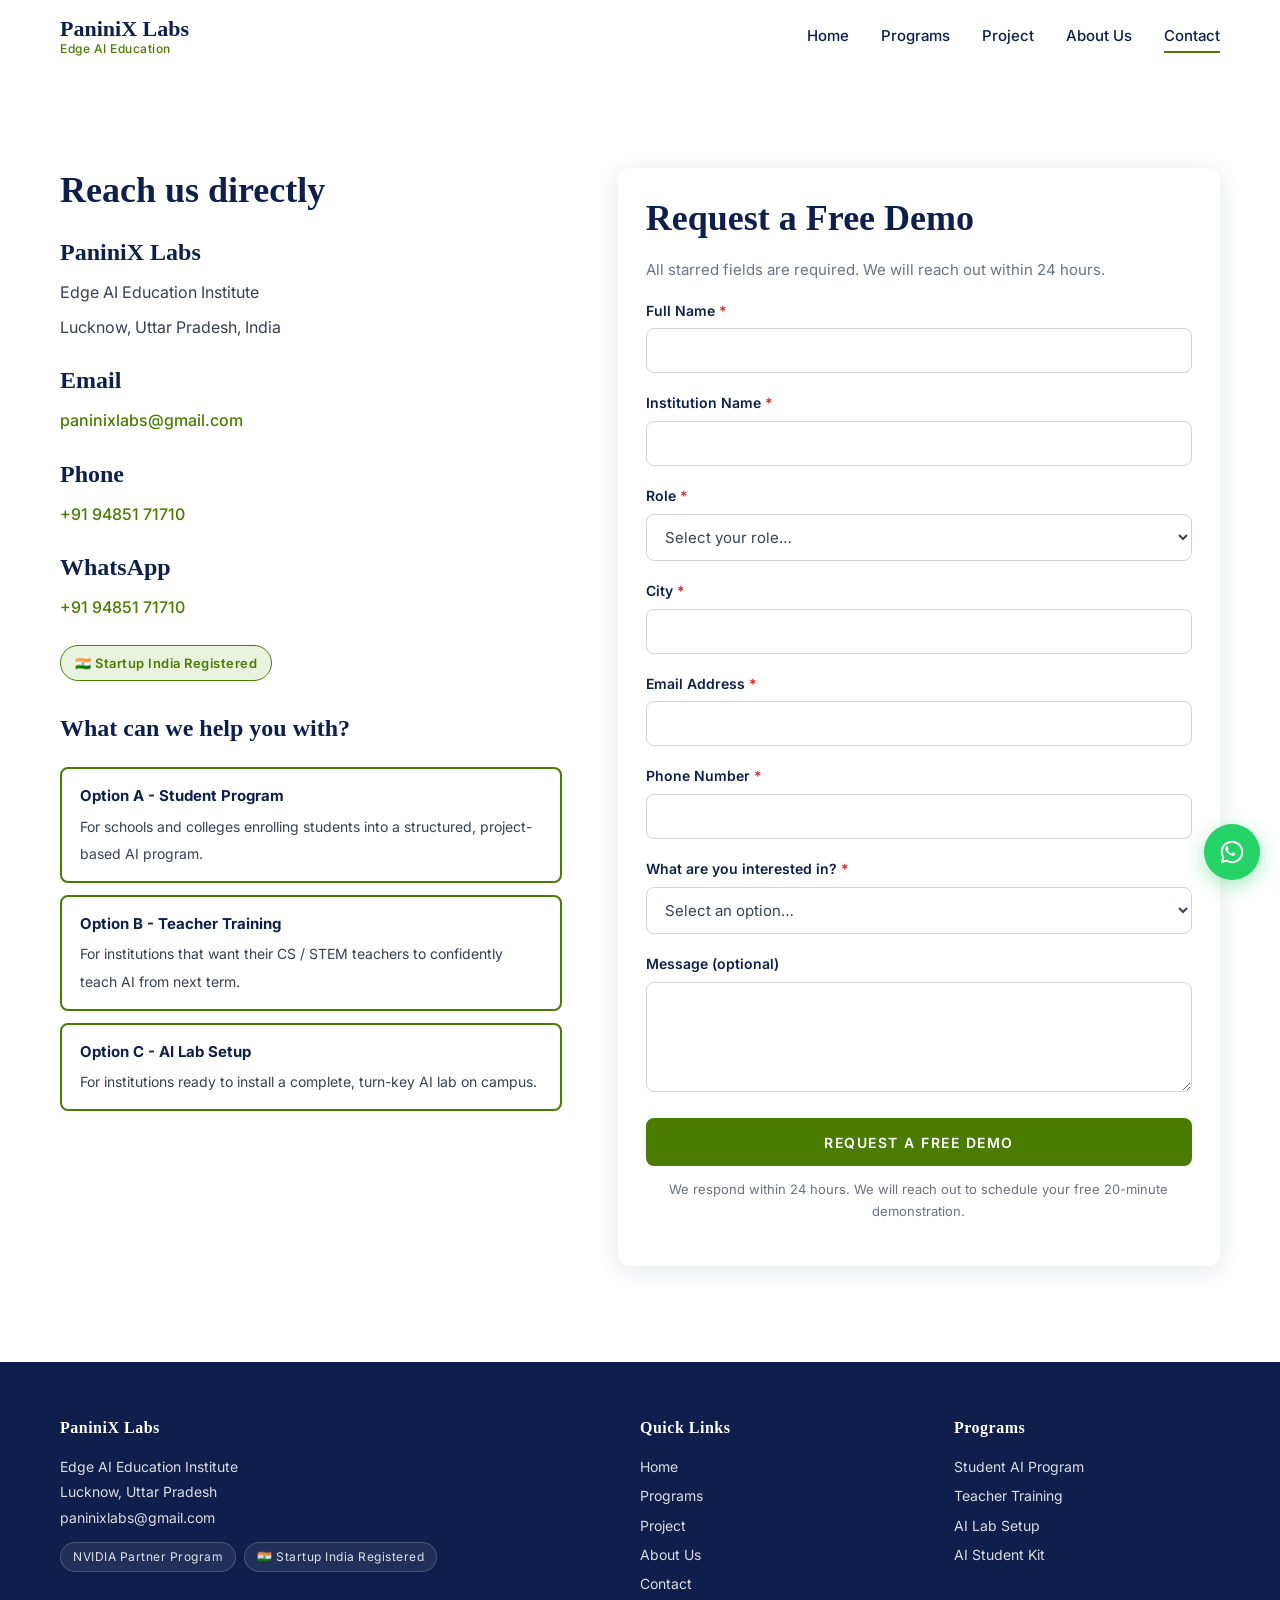
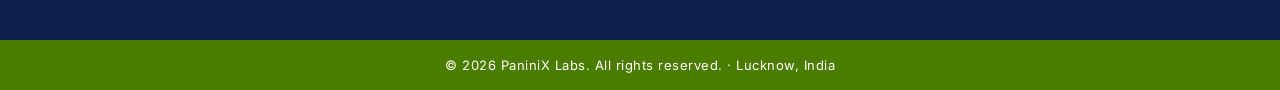
==== commit 09118cff: "contact: remove green page header Open the contact page directly with the 'Reach us directly' sectio" ====
--- a/contact.html
+++ b/contact.html
@@ -57,15 +57,6 @@
 
 <main>
 
-  <!-- ===== Page header ===== -->
-  <section class="page-header">
-    <div class="container">
-      <p class="eyebrow" style="color:rgba(255,255,255,0.85);">Contact</p>
-      <h1>Let Us Bring the Lab to You.</h1>
-      <p>Tell us a little about your institution and what you would like to explore. We will reach out within 24 hours to schedule a free 20-minute demonstration - on-site, on a video call, or at our Lucknow lab. Whichever works for you.</p>
-    </div>
-  </section>
-
   <section>
     <div class="container">
       <div class="contact-grid">
--- a/style.css
+++ b/style.css
@@ -200,21 +200,25 @@
   display: flex;
   flex-direction: column;
   justify-content: center;
-  gap: 5px;
-  width: 40px; height: 40px;
+  align-items: stretch;
+  gap: 6px;
+  width: 44px; height: 44px;
   background: transparent;
   border: 0;
+  padding: 10px 8px;
   cursor: pointer;
 }
 .nav-toggle span {
-  height: 2px;
-  background: var(--navy);
-  border-radius: 2px;
+  display: block;
+  width: 100%;
+  height: 3px;
+  background: #0F1F4B;
+  border-radius: 3px;
   transition: transform 0.2s ease, opacity 0.2s ease;
 }
-.nav-toggle[aria-expanded="true"] span:nth-child(1) { transform: translateY(7px) rotate(45deg); }
+.nav-toggle[aria-expanded="true"] span:nth-child(1) { transform: translateY(9px) rotate(45deg); }
 .nav-toggle[aria-expanded="true"] span:nth-child(2) { opacity: 0; }
-.nav-toggle[aria-expanded="true"] span:nth-child(3) { transform: translateY(-7px) rotate(-45deg); }
+.nav-toggle[aria-expanded="true"] span:nth-child(3) { transform: translateY(-9px) rotate(-45deg); }
 
 .nav-drawer {
   position: fixed;
@@ -224,8 +228,13 @@
   max-height: 0;
   overflow: hidden;
   transition: max-height 0.3s ease;
-}
-.nav-drawer.open { max-height: 400px; box-shadow: 0 8px 24px rgba(15,31,75,0.10); }
+  z-index: 99;
+}
+.nav-drawer.open {
+  max-height: calc(100vh - var(--nav-h));
+  overflow-y: auto;
+  box-shadow: 0 8px 24px rgba(15,31,75,0.10);
+}
 .nav-drawer ul {
   list-style: none;
   margin: 0; padding: 16px 20px;
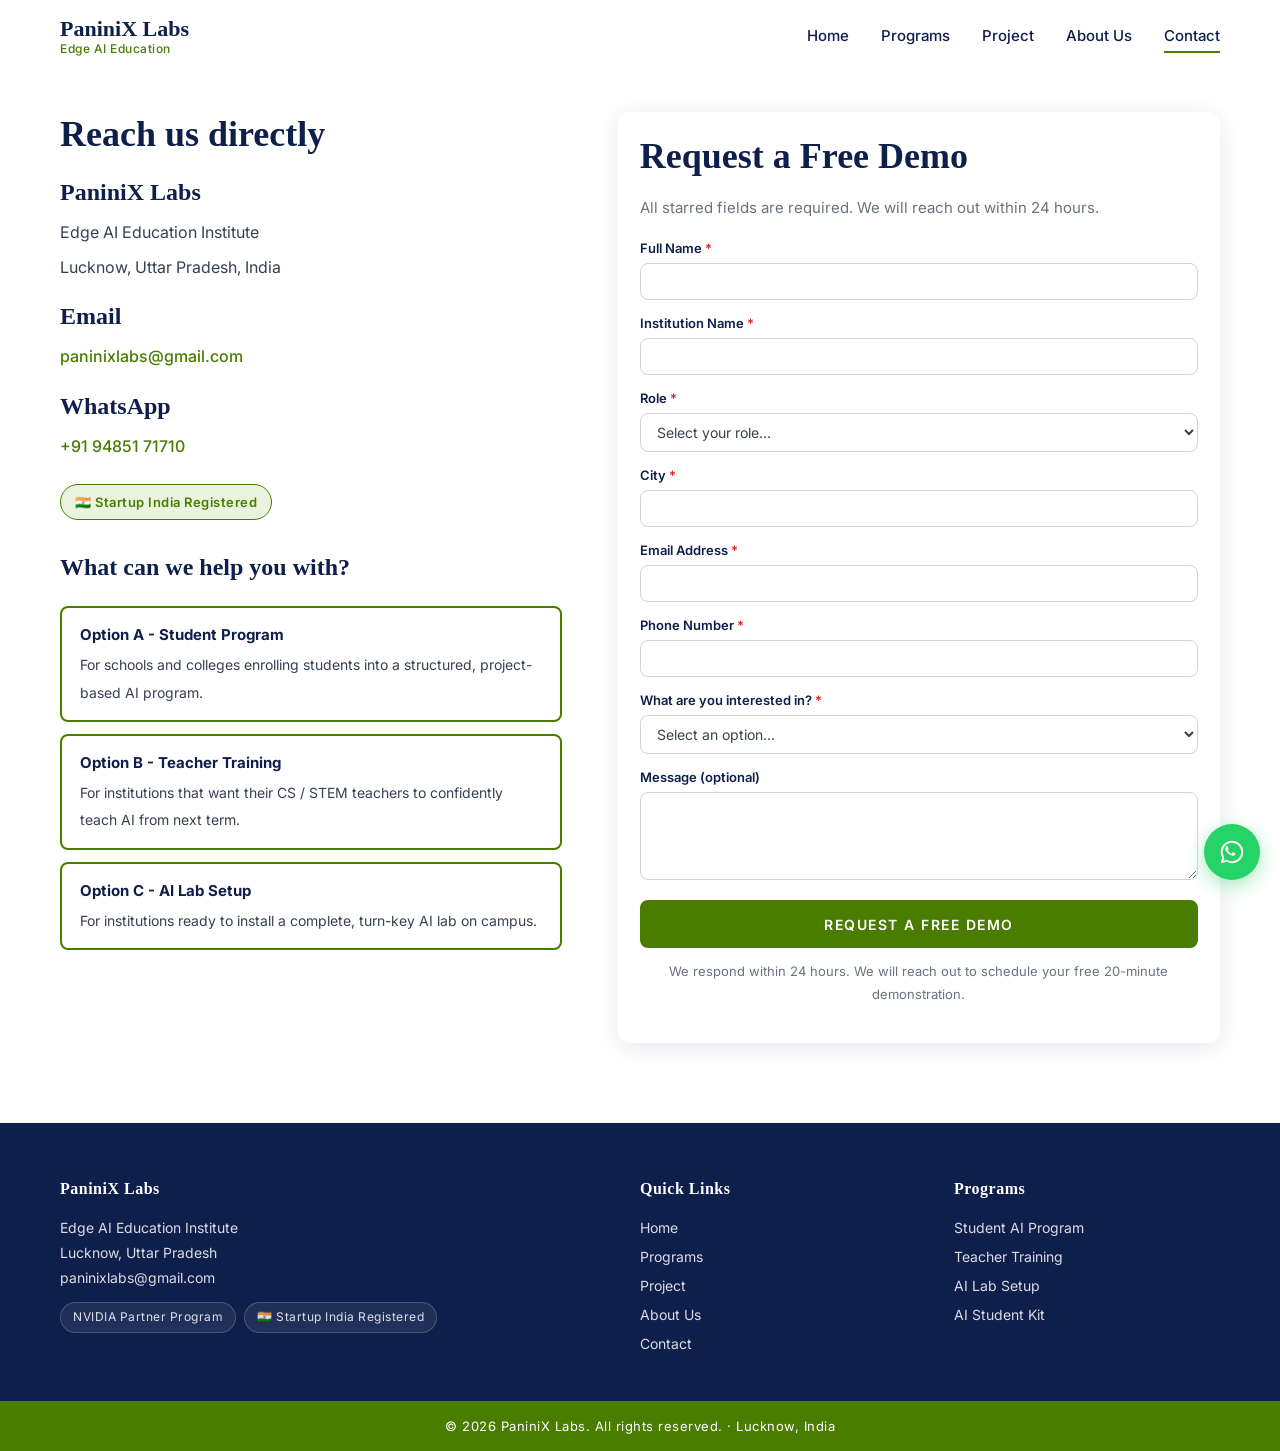
==== commit ba8dff04: "contact: drop phone block, compact form, tighter top spacing Phone duplicated WhatsApp, so kept just" ====
--- a/contact.html
+++ b/contact.html
@@ -57,7 +57,7 @@
 
 <main>
 
-  <section>
+  <section class="contact-section">
     <div class="container">
       <div class="contact-grid">
 
@@ -65,17 +65,14 @@
         <div class="contact-info reveal">
           <h2>Reach us directly</h2>
 
-          <h3 style="margin-top:24px;">PaniniX Labs</h3>
+          <h3 style="margin-top:20px;">PaniniX Labs</h3>
           <p class="address">Edge AI Education Institute</p>
           <p class="address">Lucknow, Uttar Pradesh, India</p>
 
-          <h3 style="margin-top:24px;">Email</h3>
+          <h3 style="margin-top:20px;">Email</h3>
           <p><a href="mailto:paninixlabs@gmail.com">paninixlabs@gmail.com</a></p>
 
-          <h3 style="margin-top:24px;">Phone</h3>
-          <p><a href="tel:+919485171710">+91 94851 71710</a></p>
-
-          <h3 style="margin-top:24px;">WhatsApp</h3>
+          <h3 style="margin-top:20px;">WhatsApp</h3>
           <p><a href="https://wa.me/919485171710?text=Hello%2C%20I%20am%20interested%20in%20PaniniX%20Labs%20programs.%20Can%20we%20schedule%20a%20demo%3F" target="_blank" rel="noopener">+91 94851 71710</a></p>
 
           <span class="badge">🇮🇳 Startup India Registered</span>
@@ -128,6 +125,7 @@
                   <option>Principal</option>
                   <option>HOD</option>
                   <option>Teacher</option>
+                  <option>Student</option>
                   <option>Other</option>
                 </select>
                 <p class="err">Please select your role.</p>
--- a/style.css
+++ b/style.css
@@ -782,10 +782,13 @@
 }
 
 /* ---------- Contact page ---------- */
+.contact-section { padding: 32px 0 56px; }
+@media (min-width: 768px) { .contact-section { padding: 40px 0 80px; } }
+
 .contact-grid {
   display: grid;
   grid-template-columns: 1fr;
-  gap: 40px;
+  gap: 32px;
 }
 .contact-info h3 { margin-bottom: 12px; }
 .contact-info p { margin: 0 0 8px; }
@@ -824,15 +827,15 @@
   background: var(--white);
   border-radius: var(--radius);
   box-shadow: var(--shadow);
-  padding: 28px;
-}
-.form-row { margin-bottom: 18px; }
+  padding: 22px;
+}
+.form-row { margin-bottom: 12px; }
 .form-row label {
   display: block;
-  font-size: 14px;
+  font-size: 13px;
   font-weight: 600;
   color: var(--navy);
-  margin-bottom: 6px;
+  margin-bottom: 4px;
 }
 .form-row label .req { color: var(--red-text); }
 .form-row input,
@@ -841,14 +844,14 @@
   width: 100%;
   border: 1px solid var(--grey-300);
   border-radius: var(--radius-sm);
-  padding: 12px 14px;
-  font-size: 15px;
+  padding: 9px 12px;
+  font-size: 14px;
   font-family: var(--body-font);
   color: var(--grey-700);
   background: var(--white);
   transition: border-color 0.15s ease, box-shadow 0.15s ease;
 }
-.form-row textarea { resize: vertical; min-height: 110px; }
+.form-row textarea { resize: vertical; min-height: 80px; }
 .form-row input:focus,
 .form-row select:focus,
 .form-row textarea:focus {
